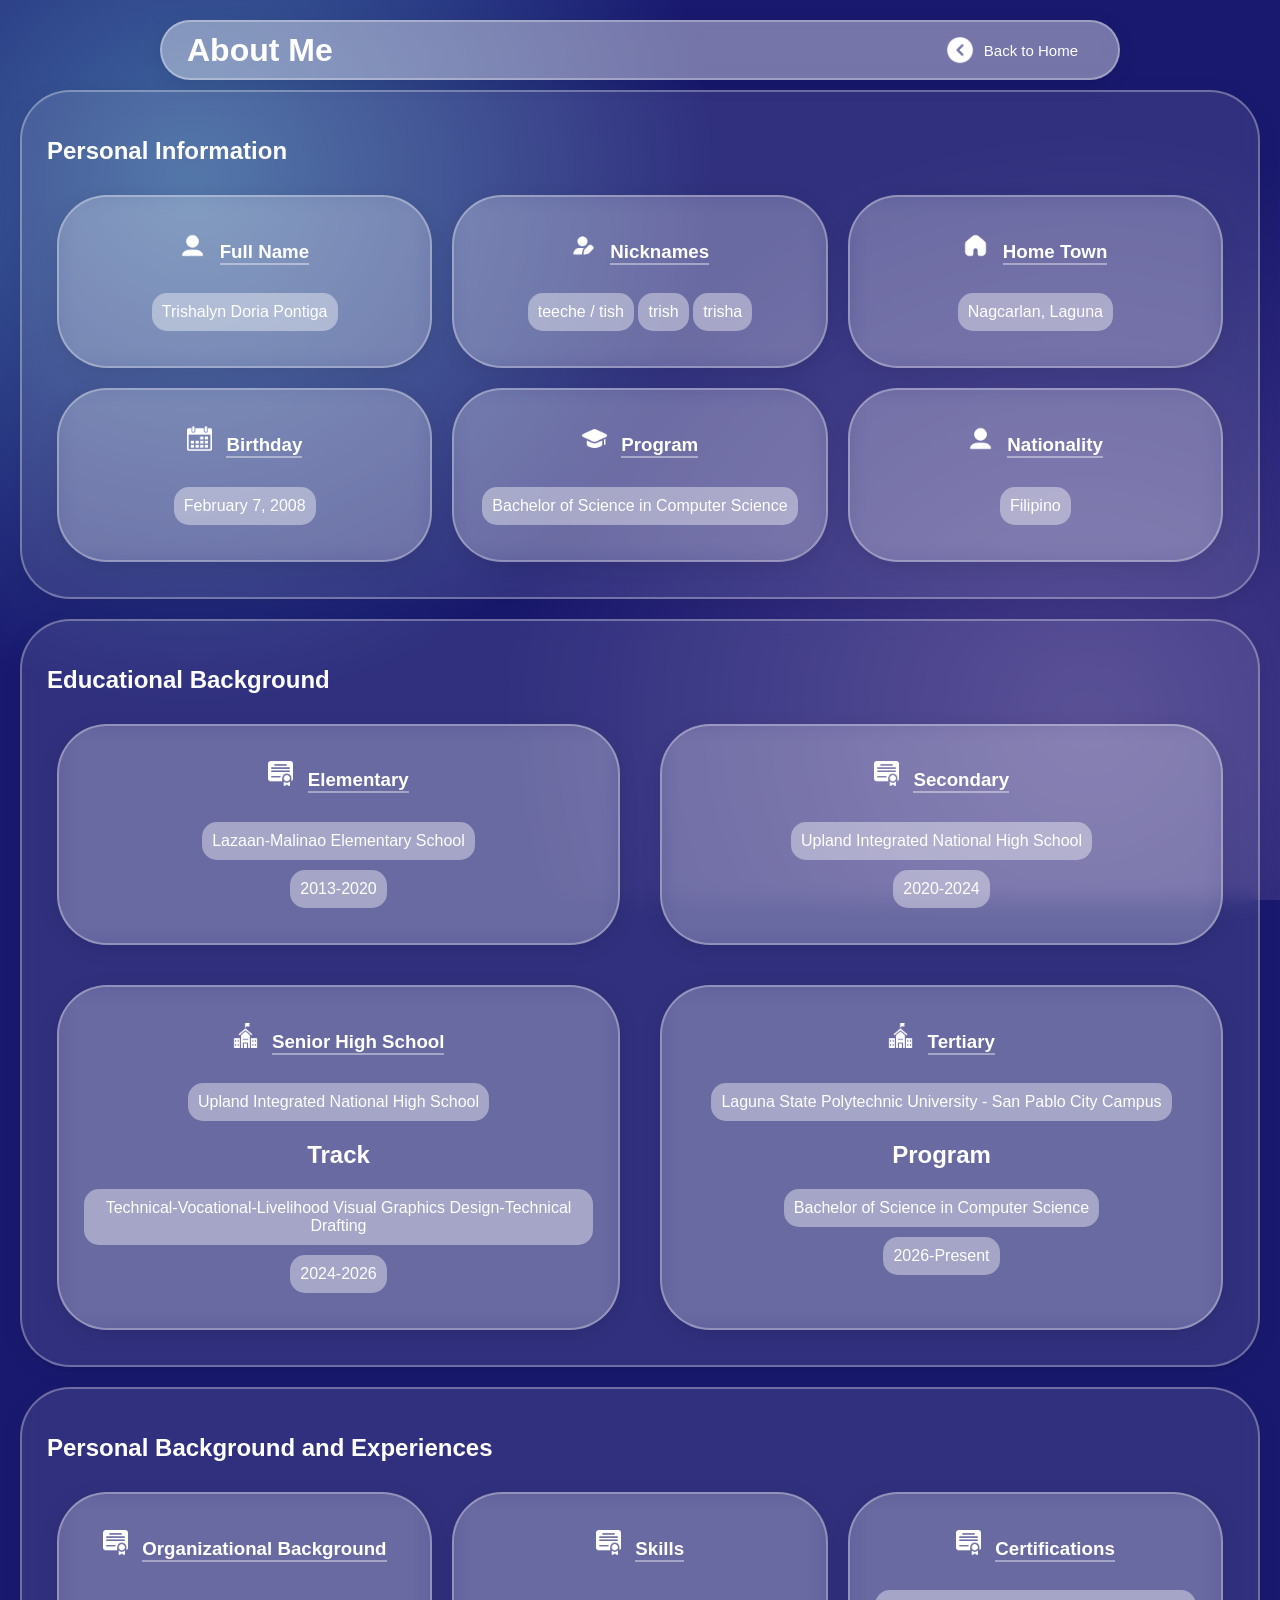
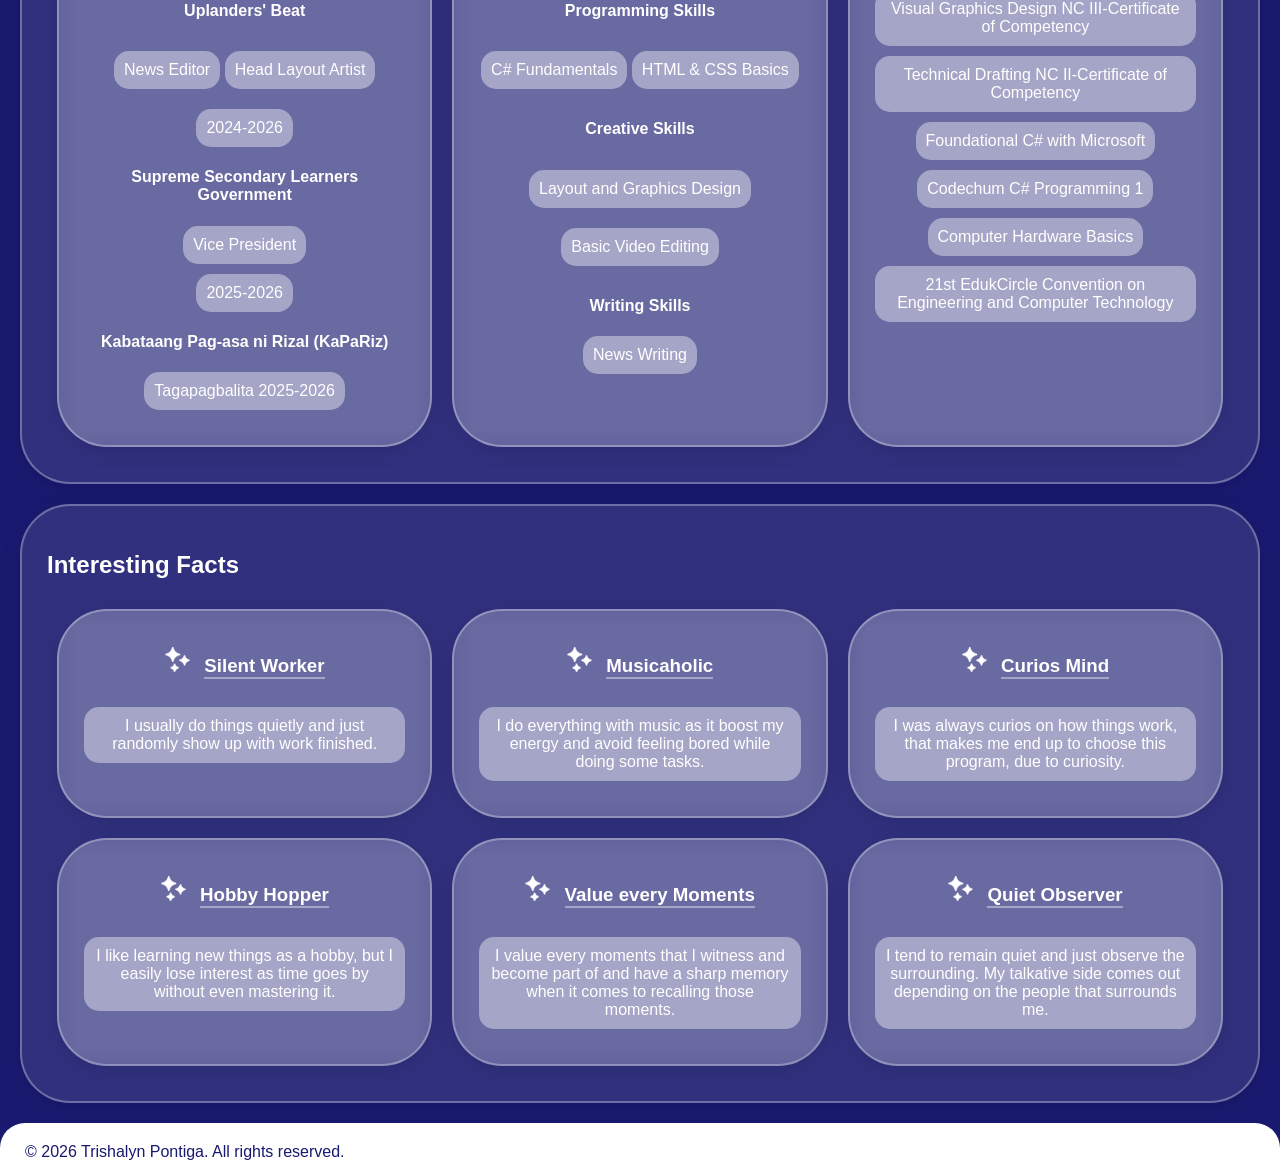
==== aboutme.html @ 2b89b0be "Initial Commit" ====
<!DOCTYPE html>
<head>
    <title>About Me</title>
    <link rel="stylesheet" href="css/style.css">
    <meta name="viewport" content="width=device-width, initial-scale=1">
</head>

<html>
    <body>
        <header class="explore">  

            <h1>About Me</h1>

            <a href="index.html" alt="Home Page" target="_parent">
                <img src="images/back.png" alt="Back Button"/>
                <p>Back to Home</p>
            </a>

        </header>

        


        <contents class="aboutme">

            <div class="personal">

                <h2>Personal Information</h2>

                <div class="infos">
                    <div class="cards">
                        <img src="images/about me/user.png" alt="name"/>
                        <h3>Full Name</h3>
                        <p>Trishalyn Doria Pontiga</p>

                    </div>

                    <div class="cards">
                        <img src="images/about me/edit.png" alt="nickname"/>
                        <h3>Nicknames</h3>

                        <div class="set">
                            <p>teeche / tish</p>
                            <p>trish</p>
                            <p>trisha</p>
                        </div>

                    </div>

                    <div class="cards">
                        <img src="images/about me/home.png" alt="town"/>
                        <h3>Home Town</h3>
                        <p>Nagcarlan, Laguna</p>

                    </div>

                    <div class="cards">

                        <img src="images/about me/calendar.png" alt="birth"/>
                        <h3>Birthday</h3>
                        <p>February 7, 2008</p>

                    </div>

                    <div class="cards">
                        <img src="images/about me/graduation.png" alt="name"/>
                        <h3>Program</h3>
                        <p>Bachelor of Science in Computer Science</p>

                    </div>

                    <div class="cards">
                        <img src="images/about me/user.png" alt="name"/>
                        <h3>Nationality</h3>
                        <p>Filipino</p>

                    </div>

                </div>

            </div>

            <div class="education">

                <h2>Educational Background</h2>

                <div class="infos">
                    <div class="cards">
                        <img src="images/about me/diploma.png" alt="name"/>
                        <h3>Elementary</h3>
                        <p>Lazaan-Malinao Elementary School</p>
                        <p>2013-2020</p>

                    </div>

                    <div class="cards">
                        <img src="images/about me/diploma.png" alt="name"/>
                        <h3>Secondary</h3>
                        <p>Upland Integrated National High School</p>
                        <p>2020-2024</p>
                        

                    </div>

                    <div class="cards">
                        <img src="images/about me/school.png" alt="town"/>
                        <h3>Senior High School</h3>
                        <p>Upland Integrated National High School</p>

                        <h2>Track</h2>
                        <p>Technical-Vocational-Livelihood Visual Graphics Design-Technical Drafting</p>
                        <p>2024-2026</p>

                    </div>

                    <div class="cards">
                        <img src="images/about me/school.png" alt="town"/>
                        <h3>Tertiary</h3>
                        <p>Laguna State Polytechnic University - San Pablo City Campus</p>

                        <h2>Program</h2>
                        <p>Bachelor of Science in Computer Science</p>
                        <p>2026-Present</p>

                    </div>

                </div>

            </div>

            <div class="experiences">

                <h2>Personal Background and Experiences</h2>

                <div class="infos">
                    <div class="cards">
                        <img src="images/about me/diploma.png" alt="icon"/>
                        <h3>Organizational Background</h3>

                        <h4>Uplanders' Beat</h4>

                        <div class="set">
                            <p>News Editor</p>
                            <p>Head Layout Artist</p>
                        </div>
                        <p>2024-2026</p>

                        <h4>Supreme Secondary Learners Government</h4>
                        <p>Vice President</p>
                        <p>2025-2026</p>
                        
                        <h4>Kabataang Pag-asa ni Rizal (KaPaRiz)</h4>
                        <p>Tagapagbalita 
                            2025-2026
                        </p>
                        

                    </div>

                    <div class="cards">
                        <img src="images/about me/diploma.png" alt="name"/>
                        <h3>Skills</h3>

                        <h4>Programming Skills</h4>
                        <div class="set">
                            <p>C# Fundamentals</p>
                            <p>HTML & CSS Basics</p>
                        </div>

                        <h4>Creative Skills</h4>
                        <div class="set">
                            <p>Layout and Graphics Design</p>
                            <p>Basic Video Editing</p>
                        </div>

                        <h4>Writing Skills</h4>
                        <p>News Writing</p>
                    </div>

                    <div class="cards">
                        <img src="images/about me/diploma.png" alt="name"/>
                        <h3>Certifications</h3>

                        <p>Visual Graphics Design NC III-Certificate of Competency</p>
                        <p>Technical Drafting NC II-Certificate of Competency</p>
                        <p>Foundational C# with Microsoft</p>
                        <p>Codechum C# Programming 1</p>
                        <p>Computer Hardware Basics</p>
                        <p>21st EdukCircle Convention on Engineering and Computer Technology</p>

                        

                    </div>

                </div>

            </div>

                <div class="facts">

                <h2>Interesting Facts</h2>

                <div class="infos">
                    <div class="cards">
                        <img src="images/about me/shines.png" alt="name"/>
                        <h3>Silent Worker</h3>
                        <p>I usually do things quietly and just randomly show up with work finished.</p>

                    </div>

                    <div class="cards">
                        <img src="images/about me/shines.png" alt="name"/>
                        <h3>Musicaholic</h3>
                        <p>I do everything with music as it boost my energy and avoid feeling bored while doing some tasks.</p>
                    </div>

                    <div class="cards">
                        <img src="images/about me/shines.png" alt="town"/>
                        <h3>Curios Mind</h3>
                        <p>I was always curios on how things work, that makes me end up to choose this program, due to curiosity.</p>

                    </div>

                    <div class="cards">
                        <img src="images/about me/shines.png" alt="town"/>
                        <h3>Hobby Hopper</h3>
                        <p>I like learning new things as a hobby, but I easily lose interest as time goes by without even mastering it.</p>

                    </div>

                    <div class="cards">
                        <img src="images/about me/shines.png" alt="town"/>
                        <h3>Value every Moments</h3>
                        <p>I value every moments that I witness and become part of and have a sharp memory when it comes to recalling those moments. </p>

                    </div>

                    <div class="cards">
                        <img src="images/about me/shines.png" alt="town"/>
                        <h3>Quiet Observer</h3>
                        <p>I tend to remain quiet and just observe the surrounding. My talkative side comes out depending on the people that surrounds me.</p>

                    </div>

                </div>

            </div>

            
            
        </contents>

        <footer>
            <p>© 2026 Trishalyn Pontiga. All rights reserved.</p>
        </footer>
    </body>
</html>
---- css/style.css ----
* {
    box-sizing: border-box;
}

a {
     text-decoration: none;
}
        
li{
    list-style: none;
    display: inline;
}

img {
    height: auto;
}

html {
    width: 100%;
    min-height: 100%;
    margin: 0;
    background:
        radial-gradient(circle at 15% 20%, #4169A1 0%, transparent 40%),
        radial-gradient(circle at 85% 80%, #483D8B 0%, transparent 45%),
        #191970;
    background-attachment: fixed;
    scroll-behavior: smooth;
}

body {

     background:
        radial-gradient(
            ellipse at 15% 20%,
            rgba(70, 130, 180, 0.45),
            transparent 45%
        ),

        radial-gradient(
            ellipse at 85% 30%,
            rgba(75, 65, 160, 0.35),
            transparent 40%
        ),

        radial-gradient(
            ellipse at 50% 85%,
            rgba(30, 100, 160, 0.8),
            transparent 50%
        ),

        #080D2B;

    background-attachment: fixed;
    min-height: 100vh;

    margin: 0;
    padding: 0;
    min-height: 100vh;
    display: flex;
    flex-direction: column;
    align-items: center;
    color: white;
    background: transparent;
    font-family: 'Segoe UI', Tahoma, Geneva, Verdana, sans-serif;
}

main {
    width: 100%;
    flex: 1;
}

.home,
.explore {
    display: flex;
    position: fixed;

    top: 20px;
    left: 50%;
    transform: translateX(-50%);

    justify-content: space-between;
    align-items: center;

    max-width: 1000px;
    width: 75%;
    min-height: 60px;
    padding: 0 25px;

    z-index: 1000;

    background: rgba(255, 255, 255, 0.4);

    backdrop-filter: blur(10px);
    -webkit-backdrop-filter: blur(10px);

    border: 2px solid rgba(255, 255, 255, 0.3);
    border-radius: 50px;

    box-shadow: 0 4px 20px rgba(0, 0, 0, 0.1);
}

.home h1,
.explore h1 {
    margin: 0;
    white-space: nowrap;
}

.home .nav ul {
    display: flex;
    align-items: center;
    gap: 15px;

    list-style: none;
    margin: 0;
    padding: 0;
}

.home .nav a {
    display: inline-block;

    color: white;
    text-decoration: none;

    padding: 10px 16px;

    border: 1px solid white;
    border-radius: 50px;

    transition: 0.3s ease-in-out;
}

.home .nav a:hover {
    background-color: white;
    color: midnightblue;
    transform: scale(1.05);
}

.home .nav a.active {
    background-color: white;
    color: midnightblue;
}

.explore a {
    display: flex;
    align-items: center;
    gap: 10px;

    color: white;
    text-decoration: none;

    padding: 8px 15px;
    border-radius: 50px;

    transition: 0.3s ease-in-out;
}

.explore a:hover {
    background: white;
    color: midnightblue;

    transform: scale(1.1);

     img {
            filter: brightness(0) saturate(100%)
            invert(46%) sepia(16%)
            saturate(1200%) hue-rotate(166deg)
            brightness(92%) contrast(90%);
    }
}

.explore a img {
    width: 28px;
    height: 28px;

    object-fit: contain;
    filter: brightness(0) invert(1);

    margin: 0;
    flex-shrink: 0;
}

.explore a p {
    font-size: 15px;
    margin: 0;
    white-space: nowrap;
}

#overview {
    margin: 120px auto 60px;

    max-width: 1800px;
    width: 90%;
    padding: 50px;

    background: rgba(255, 255, 255, 0.08);

    backdrop-filter: blur(10px);
    -webkit-backdrop-filter: blur(10px);

    border: 1px solid rgba(255, 255, 255, 0.3);
    border-radius: 50px;

    box-shadow: 0 4px 20px rgba(0, 0, 0, 0.1);
}

.intro {
    display: grid;
    grid-template-columns: minmax(0, 1fr) 300px;

    align-items: center;
    gap: 40px;
    width: 100%;
}

.intro-text {
    display: flex;
    flex-direction: column;
}

.intro-text h1 {
    font-size: clamp(45px, 7vw, 100px);
    margin: 0;
}

.intro-text h3 {
    margin: 0;
}

.intro-text h2 {
    margin: 0;
}

.intro-text p {
    line-height: 1.6;
}

.intro img {
    width: 300px;
    height: 350px;

    object-fit: cover;
    border-radius: 25px;
}


.motto {
    background: rgba(255, 255, 255, 0.08);

    backdrop-filter: blur(10px);
    -webkit-backdrop-filter: blur(10px);

    border: 1px solid rgba(255, 255, 255, 0.3);
    border-radius: 30px;

    box-shadow: 0 4px 20px rgba(0, 0, 0, 0.1);

    width: 100%;
    box-sizing: border-box;

    margin-top: 25px;
    padding: 15px;

    text-align: center;
}

.motto h4 {
    margin: 10px 0;
}

.motto p {
    margin: 10px 0;
}


#explore {
    margin: 60px auto;
    max-width: 1800px;
    width: 90%;
}

#explore h1 {
    padding-bottom: 15px;
    margin-bottom: 30px;

    border-bottom: 2px solid rgba(255, 255, 255, 0.4);
}

#infos {
    display: grid;
    grid-template-columns: repeat(3, 1fr);
    gap: 20px;
}

#infos a {
    display: flex;
    flex-direction: column;

    justify-content: center;
    align-items: center;

    text-align: center;
    text-decoration: none;

    min-height: 150px;

    color: white;

    background: rgba(255, 255, 255, 0.08);

    backdrop-filter: blur(10px);
    -webkit-backdrop-filter: blur(10px);

    border: 1px solid rgba(255, 255, 255, 0.3);
    border-radius: 50px;

    box-shadow: 0 4px 20px rgba(0, 0, 0, 0.1);

    transition: 0.5s ease-in-out;
}

#infos a:hover {
    background: white;
    color: steelblue;
    transform: scale(1.05);
}

#infos img {
    max-width: 50px;
    width: 100%;
    margin: 15px;

    filter: brightness(0) invert(1);
}

#infos a:hover img {
    filter: brightness(0) saturate(100%)
        invert(46%) sepia(16%)
        saturate(1200%) hue-rotate(166deg)
        brightness(92%) contrast(90%);
}

#infos h2 {
    margin: 5px;
}

footer {
    width: 100%;
    margin-top: auto;
    padding: 20px;

    text-align: center;
    color: white;

    background: rgba(255, 255, 255, 0.08);

    border-radius: 30px 30px 0 0;
}

footer p {
    margin: 0;
}


@media (max-width: 768px) {

    .home,
    .explore {
        width: 92%;
        padding: 0 15px;
        min-height: 55px;
    }

    .home h1,
    .explore h1 {
        font-size: 18px;
    }

    .home .nav ul {
        gap: 5px;
    }

    .home .nav a {
        padding: 8px;
        font-size: 12px;
    }

    .explore a {
        padding: 5px;
        gap: 5px;
    }

    .explore a img {
        width: 22px;
        height: 22px;
    }

    .explore a p {
        font-size: 12px;
    }


    #overview {
        width: 95%;
        padding: 25px;
    }

    .intro {
        grid-template-columns: 1fr;
        text-align: center;
    }

    .intro img {
        width: 100%;
        max-width: 280px;
        height: 300px;
        margin: auto;
    }

    .intro-text h1 {
        font-size: 45px;
    }


    #explore {
        width: 90%;
    }

    #infos {
        grid-template-columns: repeat(2, 1fr);
        gap: 12px;
    }

    #infos a {
        min-height: 130px;
        border-radius: 30px;
    }

    #infos img {
        max-width: 40px;
    }
}

@media (max-width: 400px) {

    .home h1,
    .explore h1 {
        font-size: 15px;
    }

    .home .nav a {
        font-size: 10px;
        padding: 7px;
    }

    .explore a p {
        font-size: 10px;
    }

    #infos {
        grid-template-columns: 1fr;
    }
}


.contact-layout {
    display: grid;
    grid-template-columns: 1.2fr 0.8fr;
    align-items: stretch;
    gap: 25px;

    width: 90%;
    max-width: 1200px;
    margin: 110px auto 32px;
    box-sizing: border-box;
}

.contact {
    width: 100%;
    min-width: 0;
    min-height: 550px;
    margin: 0;
    padding: 25px;
    box-sizing: border-box;

    display: flex;
    flex-direction: column;
    justify-content: center;
    align-items: center;
    gap: 20px;

    text-align: center;
    color: white;

    background: rgba(255, 255, 255, 0.08);
    backdrop-filter: blur(10px);
    -webkit-backdrop-filter: blur(10px);

    border: 1px solid rgba(255, 255, 255, 0.3);
    border-radius: 35px;

    box-shadow: 0 4px 20px rgba(0, 0, 0, 0.1);

    h1 {
        text-align: center;
        border-bottom: 2px solid rgba(255, 255, 255, 0.3);
        padding: 0 20px 10px;
        margin: 0;
    }

    .links {
        display: grid;
        grid-template-columns: repeat(2, minmax(0, 1fr));
        gap: 20px;
        width: 100%;
    }

    a {
        display: flex;
        flex-direction: column;
        justify-content: center;
        align-items: center;

        text-align: center;
        width: 100%;
        min-height: 200px;
        box-sizing: border-box;
        color: white;
        text-decoration: none;

        background: rgba(255, 255, 255, 0.08);
        backdrop-filter: blur(10px);
        -webkit-backdrop-filter: blur(10px);

        border: 1px solid rgba(255, 255, 255, 0.3);
        border-radius: 30px;

        box-shadow: 0 4px 20px rgba(0, 0, 0, 0.1);
        transition: 0.3s ease-in-out;
    }
    a {
        img {
            filter: brightness(0) invert(1);
        }
    }
    a:hover {
        background: white;
        color: steelblue;
        transform: scale(1.03);

         img {
            filter: brightness(0) saturate(100%)
            invert(46%) sepia(16%)
            saturate(1200%) hue-rotate(166deg)
            brightness(92%) contrast(90%);
        }

        h2 {
            border-bottom: 2px solid midnightblue;
        }
    }

    > .links > a > img {
        margin: 10px;
        max-width: 35px;
        width: 100%;
        height: 35px;
        object-fit: contain;
    }

    h2 {
        margin: 0 0 15px;
        border-bottom: 2px solid rgba(255, 255, 255, 0.4);
    }

    .infoadd {
        display: flex;
        flex-direction: column;
        gap: 8px;

        .name,
        .user {
            display: flex;
            flex-direction: row;
            align-items: center;
            justify-content: center;
            gap: 8px;
        }

        img {
            width: 20px;
            height: 20px;
            margin: 0;
            flex-shrink: 0;
            filter: brightness(0) invert(1);
        }

        p {
            font-size: 12px;
            margin: 0;
            white-space: nowrap;
        }
    }
}

.contactform {
    width: 100%;
    min-width: 0;
    min-height: 550px;
    margin: 0;
    padding: 30px;
    box-sizing: border-box;

    display: flex;
    flex-direction: column;
    align-items: center;
    gap: 20px;

    background: rgba(255, 255, 255, 0.1);
    backdrop-filter: blur(10px);
    -webkit-backdrop-filter: blur(10px);

    border: 2px solid rgba(255, 255, 255, 0.3);
    border-radius: 35px;

    box-shadow: 0 4px 20px rgba(0, 0, 0, 0.1);

    h3 {
        color: white;
        text-align: center;
        margin: 0;
    }

    .sections {
        display: flex;
        flex-direction: column;
        width: 100%;
        gap: 15px;

        .contents,
        .message {
            display: flex;
            flex-direction: column;
            gap: 8px;

            h4 {
                color: white;
                margin: 0;
            }

            p {
                display: flex;
                align-items: center;

                background: rgba(49, 49, 99, 0.668);
                border: 2px solid rgba(255, 255, 255, 0.3);
                border-radius: 15px;

                box-shadow: 0 4px 20px rgba(0, 0, 0, 0.1);

                color: rgba(255, 255, 255, 0.7);
                padding: 10px 15px;
                margin: 0;

                width: 100%;
                min-height: 45px;
                box-sizing: border-box;
            }

            
        }

        .message p {
            min-height: 130px;
            align-items: flex-start;
        }
    }

    .button {
        background: white;
        color: midnightblue;
        width: 120px;
        min-height: 45px;
        border-radius: 25px;

        display: flex;
        justify-content: center;
        align-items: center;

        h4 {
            margin: 0;
        }
    }
}

/* RESPONSIVE */

@media (max-width: 850px) {
    .contact-layout {
        grid-template-columns: 1fr;
        width: 95%;
    }
}

@media (max-width: 500px) {
    .contact .links {
        grid-template-columns: 1fr;
    }
}


.aboutme {

    max-width: 1800px;
    width: 100%;
    margin: 70px auto 0 auto;

    

    img {
        width: 25px;
        height: 25px;
        object-fit: contain;
        flex-shrink: 0;
        filter: brightness(0) invert(1);
        margin-right: 10px;
    }

    

    .personal, 
    .education,
    .facts,
    .experiences {

        background: rgba(255, 255, 255, 0.1);

        backdrop-filter: blur(10px);
        -webkit-backdrop-filter: blur(10px);

        border: 2px solid rgba(255, 255, 255, 0.3);
        border-radius: 50px;

        box-shadow: 0 4px 20px rgba(0, 0, 0, 0.1);

        margin: 20px;
        padding: 25px;

        .infos{

            display: grid;
            grid-template-columns: repeat(3, 1fr);
            
            .cards{

                background: rgba(255, 255, 255, 0.2);

                backdrop-filter: blur(10px);
                -webkit-backdrop-filter: blur(10px);

                border: 2px solid rgba(255, 255, 255, 0.3);
                border-radius: 50px;

                box-shadow: 0 4px 20px rgba(0, 0, 0, 0.1);

                margin: 10px;
                padding: 25px;

                text-align: center;
                display: inline;
                justify-content: center;
                

                h3 {
                    border-bottom: 2px solid rgba(255, 255, 255, 0.4);
                    
                }

                p {
                    margin: 5px;
                    background: rgba(255, 255, 255, 0.4);
                    border-radius: 15px;
                    padding: 10px;
                    width: fit-content;
                    margin: 10px auto;

                }

                .set {
                    p {
                        display : inline-flex;
                        padding: 10px;
                    }
                    
                }
            }
        }
        
        
    }

    h3, img{
        display: inline-flex;
    }

    .education{
        .infos {
            display: grid;
            grid-template-columns: repeat(2, 1fr);
            gap: 20px;
        }
    }
}

.gallery {

    margin: 70px auto 20px auto;

    .moments {

        display: flex;
        flex-direction: column;
        gap: 30px;
        background: rgba(255, 255, 255, 0.1);

        backdrop-filter: blur(10px);
        -webkit-backdrop-filter: blur(10px);

        border: 2px solid rgba(255, 255, 255, 0.3);
        border-radius: 50px;

        margin: 20px;
        padding: 25px;

        text-align: center;

        h3 {
            background: rgba(255, 255, 255, 0.1);

            backdrop-filter: blur(10px);
            -webkit-backdrop-filter: blur(10px);

            border: 2px solid rgba(255, 255, 255, 0.3);
            border-radius: 50px;

            margin: 10px;
            padding: 15px;
            display: block;
        }

        .pictures {

            column-count: 3;
            column-gap: 10px;
            width: 100%;
            column-fill: balance;

            .photo {
                position: relative;
                width: 100%;
                height: auto;
                display: inline-block;
                margin-bottom: 10px;
                break-inside: avoid;
                overflow: hidden;
                border-radius: 15px;
                border: 3px solid white;
                box-sizing: border-box;

                img {
                    width: 100%;
                    height: 100%;
                    display: block;
                    object-fit: cover;
                    transition: transform 0.3s ease;
                }

                .caption {
                    position: absolute;
                    inset: 0;

                    display: flex;
                    justify-content: center;
                    align-items: center;

                    background: rgba(25, 25, 112, 0.65);
                    color: white;

                    padding: 15px;
                    box-sizing: border-box;
                    text-align: center;

                    opacity: 0;
                    transition: opacity 0.3s ease;

                    p {
                        margin: 0;
                    }
                }

                &:hover .caption {
                    opacity: 1;
                }

                &:hover img {
                    transform: scale(1.05);
                }
            }
        }
    }
}



.favorites {
    width: 90%;
    max-width: 1200px;
    margin: 110px auto 40px;

    display: flex;
    flex-direction: column;
    gap: 30px;

    .color,
    .music,
    .taste,
    .places {
        background: rgba(255, 255, 255, 0.1);

        backdrop-filter: blur(10px);
        -webkit-backdrop-filter: blur(10px);

        border: 2px solid rgba(255, 255, 255, 0.3);
        border-radius: 35px;

        padding: 25px;
        box-sizing: border-box;

        > img {
            width: 45px;
            height: 45px;
            object-fit: contain;
            display: block;
            margin: 0 auto 10px;

            filter: brightness(0) invert(1);
        }

        > h2 {
            text-align: center;
            color: white;
            margin: 5px 0 25px;
        }
    }

    .favs {
        display: grid;
        grid-template-columns: repeat(auto-fit, minmax(220px, 1fr));
        gap: 20px;
        width: 100%;
    }


    .items {
        background: rgba(255, 255, 255, 0.25);
        border: 2px solid rgba(255, 255, 255, 0.5);
        border-radius: 25px;

        padding: 20px;
        box-sizing: border-box;

        display: flex;
        flex-direction: column;
        align-items: center;
        gap: 12px;

        > img {
            width: 35px;
            height: 35px;
            object-fit: contain;
            filter: brightness(0) invert(1);
        }

        h3 {
            color: white;
            margin: 5px 0;
            text-align: center;
        }

        h4 {
            color: white;
            margin: 0;
            text-align: center;
        }

        p {
            color: white;
            margin: 0;
            text-align: center;
        }
    }

    .color {
        .favs {
            grid-template-columns: 1fr;
        }

        .items {
            max-width: 550px;
            width: 100%;
            margin: auto;

            > h4 {
                font-size: 20px;
            }
        }

        .shades {
            display: flex;
            justify-content: center;
            flex-wrap: wrap;
            gap: 15px;
            width: 100%;

            h4 {
                width: 120px;
                height: 90px;
                border-radius: 15px;

                display: flex;
                justify-content: center;
                align-items: center;

                box-sizing: border-box;
                border: 2px solid rgba(255, 255, 255, 0.7);
                font-size: 13px;
            }

            h4:nth-child(1) {
                background: #0A1F44;
                color: white;
            }

            h4:nth-child(2) {
                background: #C2FDFF;
                color: midnightblue;
            }

            h4:nth-child(3) {
                background: #00356B;
                color: white;
            }
        }
    }

    .music {
        > h3 {
            text-align: center;
            color: white;
            margin: -15px 0 25px;
        }

        .items {
            min-height: 250px;
        }

        .genres,
        .tracks,
        .artists {
            display: flex;
            align-items: center;
            gap: 12px;

            width: 100%;
            padding: 10px;

            background: rgba(255, 255, 255, 0.4);
            border: 1px solid rgba(255, 255, 255, 0.5);
            border-radius: 15px;

            box-sizing: border-box;

            h4 {
                text-align: left;
            }
        }

        .genres {
            img {
                width: 25px;
                height: 25px;
                object-fit: contain;
                filter: brightness(0) invert(1);
                flex-shrink: 0;
            }
        }

        .tracks {
            img {
                width: 45px;
                height: 45px;
                object-fit: cover;
                border-radius: 10px;
                flex-shrink: 0;
            }

            a {
                text-decoration: none;
                min-width: 0;

                h4 {
                    color: white;
                    margin: 0 0 4px;
                }

                p {
                    color: white;
                    font-size: 13px;
                    text-align: left;
                }

                &:hover h4 {
                    color: midnightblue;
                }
            }
        }

        .artists {
            img {
                width: 45px;
                height: 45px;
                object-fit: cover;
                border-radius: 10px;
                flex-shrink: 0;
            }
        }
    }

    .taste {
        .favs {
            grid-template-columns: repeat(3, minmax(0, 1fr));
            align-items: stretch;
        }

        .category {
            display: flex;
            flex-direction: column;
            align-items: center;
            gap: 12px;

            background: rgba(255, 255, 255, 0.1);
            border: 2px solid rgba(255, 255, 255, 0.4);
            border-radius: 20px;

            padding: 20px;
            box-sizing: border-box;

            > img {
                width: 40px;
                height: 40px;
                object-fit: contain;
                filter: brightness(0) invert(1);
            }

            h3 {
                margin: 0;
                color: white;
                text-align: center;
            }

            .dishes,
            .drinks,
            .snack {
                width: 100%;

                display: flex;
                flex-direction: column;


                h4 {
                    width: 100%;
                    padding: 8px;
                    box-sizing: border-box;

                    background: rgba(255, 255, 255, 0.4);
                    border-radius: 10px;
                    font-size: 14px;
                }
            }
        }
    }

    .places {
        .items {
            min-height: 180px;
            justify-content: center;

            img {
                width: 65px;
                height: 65px;
            }
        }
    }
}

@media (max-width: 768px) {
    .favorites {
        width: 95%;

        .taste .favs {
            grid-template-columns: 1fr;
        }

        .color,
        .music,
        .taste,
        .places {
            padding: 18px;
        }
    }
}


.dreams-page {
    width: 90%;
    max-width: 1200px;
    margin: 110px auto 40px;

    display: flex;
    flex-direction: column;
    gap: 30px;


    .dream-section,
    .bucket-section {
        background: rgba(255, 255, 255, 0.1);

        backdrop-filter: blur(10px);
        -webkit-backdrop-filter: blur(10px);

        border: 2px solid rgba(255, 255, 255, 0.3);
        border-radius: 35px;

        padding: 25px;
        box-sizing: border-box;

        > img {
            width: 45px;
            height: 45px;
            object-fit: contain;
            display: block;
            margin: 0 auto 10px;

            filter: brightness(0) invert(1);
        }

        > h2 {
            text-align: center;
            color: white;
            margin: 5px 0 10px;
        }
    }

    .section-intro {
        color: white;
        text-align: center;
        margin: 0 0 25px;
    }

    
    .dream-cards,
    .bucket-cards {
        display: grid;
        grid-template-columns: repeat(3, minmax(0, 1fr));
        gap: 20px;
        margin-bottom: 20px;
    }

    
    .dream-card,
    .bucket-card {
        background: rgba(255, 255, 255, 0.35);

        border: 2px solid rgba(255, 255, 255, 0.5);
        border-radius: 25px;

        padding: 25px 20px;
        box-sizing: border-box;

        display: flex;
        flex-direction: column;
        align-items: center;
        justify-content: center;
        gap: 12px;

        text-align: center;

        img {
            width: 50px;
            height: 50px;
            object-fit: contain;

            filter: brightness(0) invert(1);
        }

        h3 {
            color: white;
            margin: 0;
        }

        p {
            color: midnightblue;
            margin: 0;
            font-size: 14px;
            line-height: 1.6;
        }
    }
}

.hobbies-page
{
    width: 90%;
    max-width: 1200px;
    margin: 110px auto 40px;

    display: flex;
    flex-direction: column;
    gap: 30px;

    .hobby-section
    {
        background: rgba(255, 255, 255, 0.1);

        backdrop-filter: blur(10px);
        -webkit-backdrop-filter: blur(10px);

        border: 2px solid rgba(255, 255, 255, 0.3);
        border-radius: 35px;

        padding: 25px;
        box-sizing: border-box;

        > img {
            width: 45px;
            height: 45px;
            object-fit: contain;
            display: block;
            margin: 0 auto 10px;

            filter: brightness(0) invert(1);
        }

        > h2 {
            text-align: center;
            color: white;
            margin: 5px 0 10px;
        }
    }

    .section-intro {
        color: white;
        text-align: center;
        margin: 0 0 25px;
    }

    .hobby-cards
    {
        display: grid;
        grid-template-columns: repeat(2, minmax(0, 1fr));
        gap: 20px;
        margin-bottom: 20px;
    }

    .hobby-card
    {
        background: rgba(255, 255, 255, 0.35);

        border: 2px solid rgba(255, 255, 255, 0.5);
        border-radius: 25px;

        padding: 25px 20px;
        box-sizing: border-box;

        display: flex;
        flex-direction: column;
        align-items: center;
        justify-content: center;
        gap: 12px;

        text-align: center;

        img {
            width: 50px;
            height: 50px;
            object-fit: contain;

            filter: brightness(0) invert(1);
        }

        h3 {
            color: white;
            margin: 0;
        }

        p {
            color: midnightblue;
            margin: 0;
            font-size: 14px;
            line-height: 1.6;
        }
    }
}


@media (max-width: 768px) {

    .hobbies-page,
    .dreams-page {
        width: 95%;

        .hobby-section,
        .dream-section,
        .bucket-section {
            padding: 18px;
        }

        .hobby-cards,
        .dream-cards,
        .bucket-cards {
            grid-template-columns: repeat(2, minmax(0, 1fr));
        }
    }
}

@media (max-width: 480px) {

    .hobbies-page,
    .dreams-page {

        .hobby-cards,
        .dream-cards,
        .bucket-cards {
            grid-template-columns: 1fr;
        }
    }
}

footer {
    display: flex;
    background: white;
    color: midnightblue;
    border-radius: 25px 25px 0 0;
    max-width: 1800px;
    width: 100%;
    height: 50px;
    padding: 20px 25px;
}
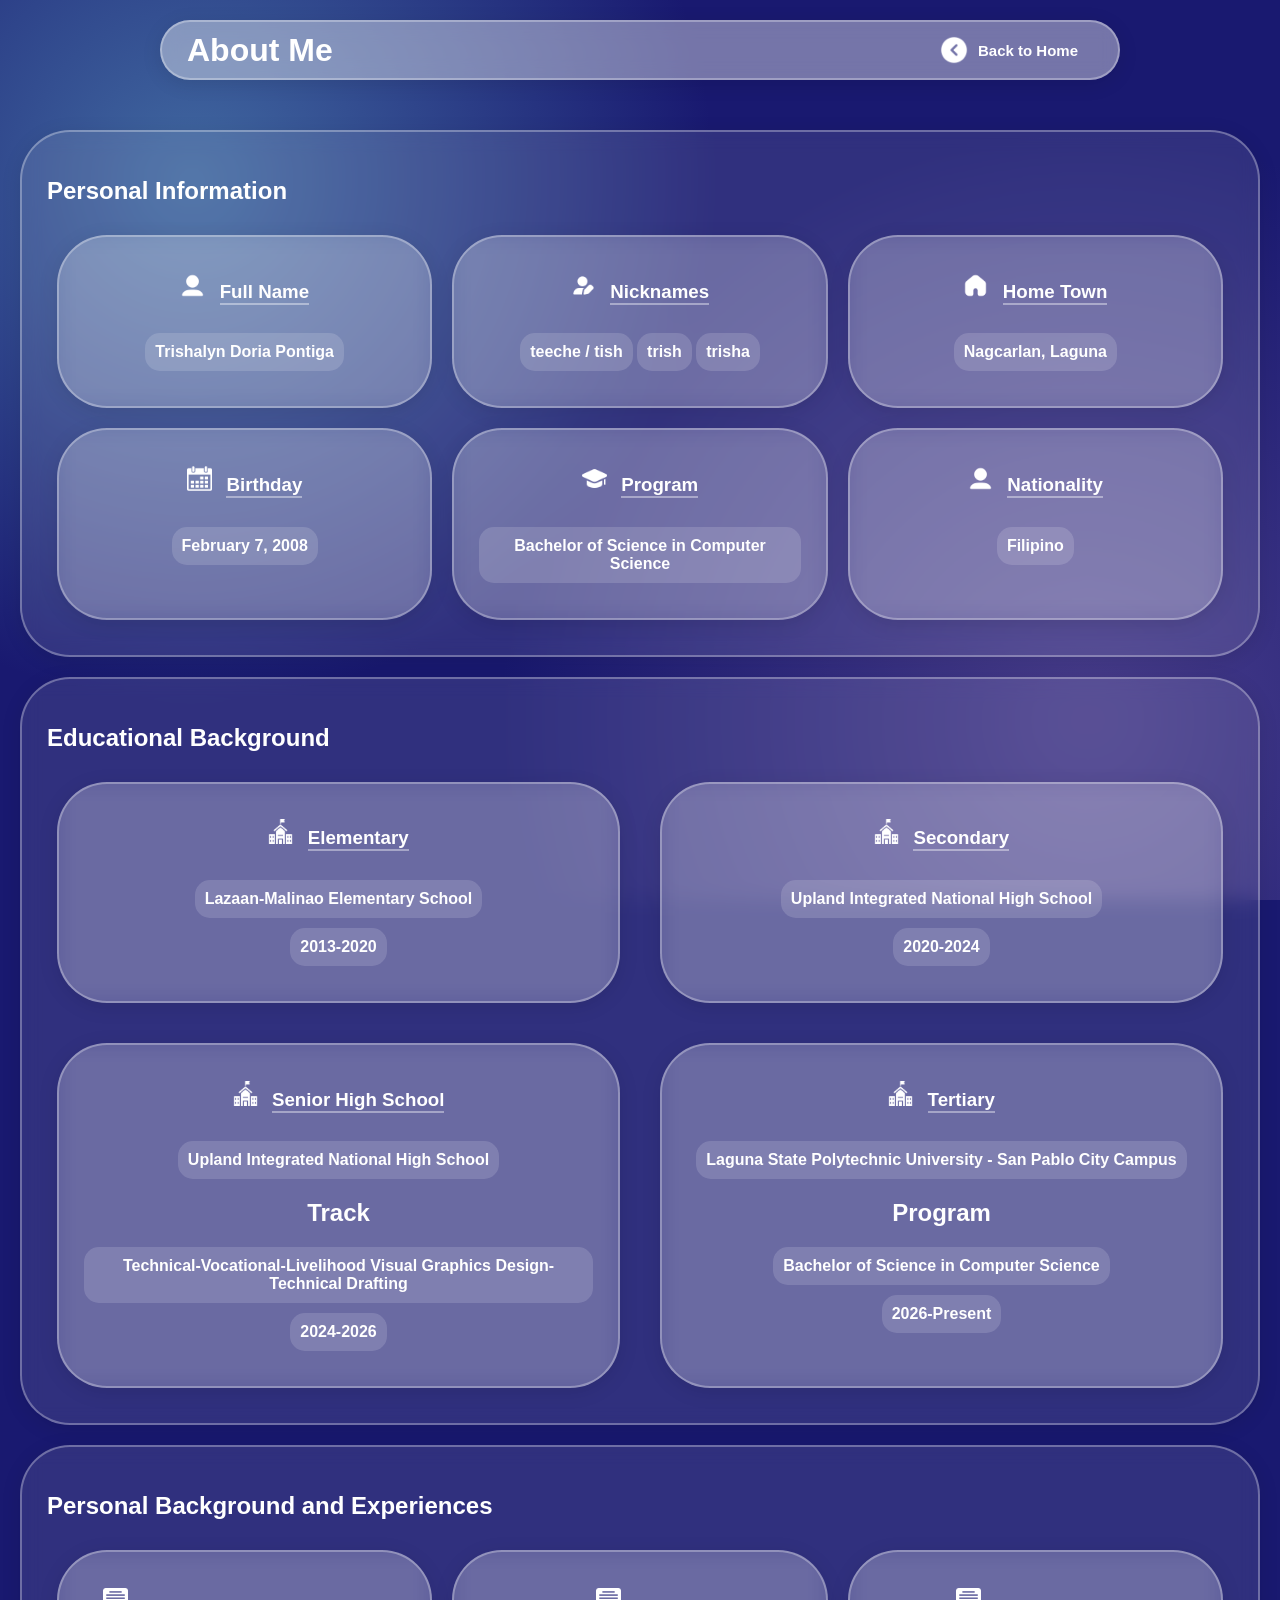
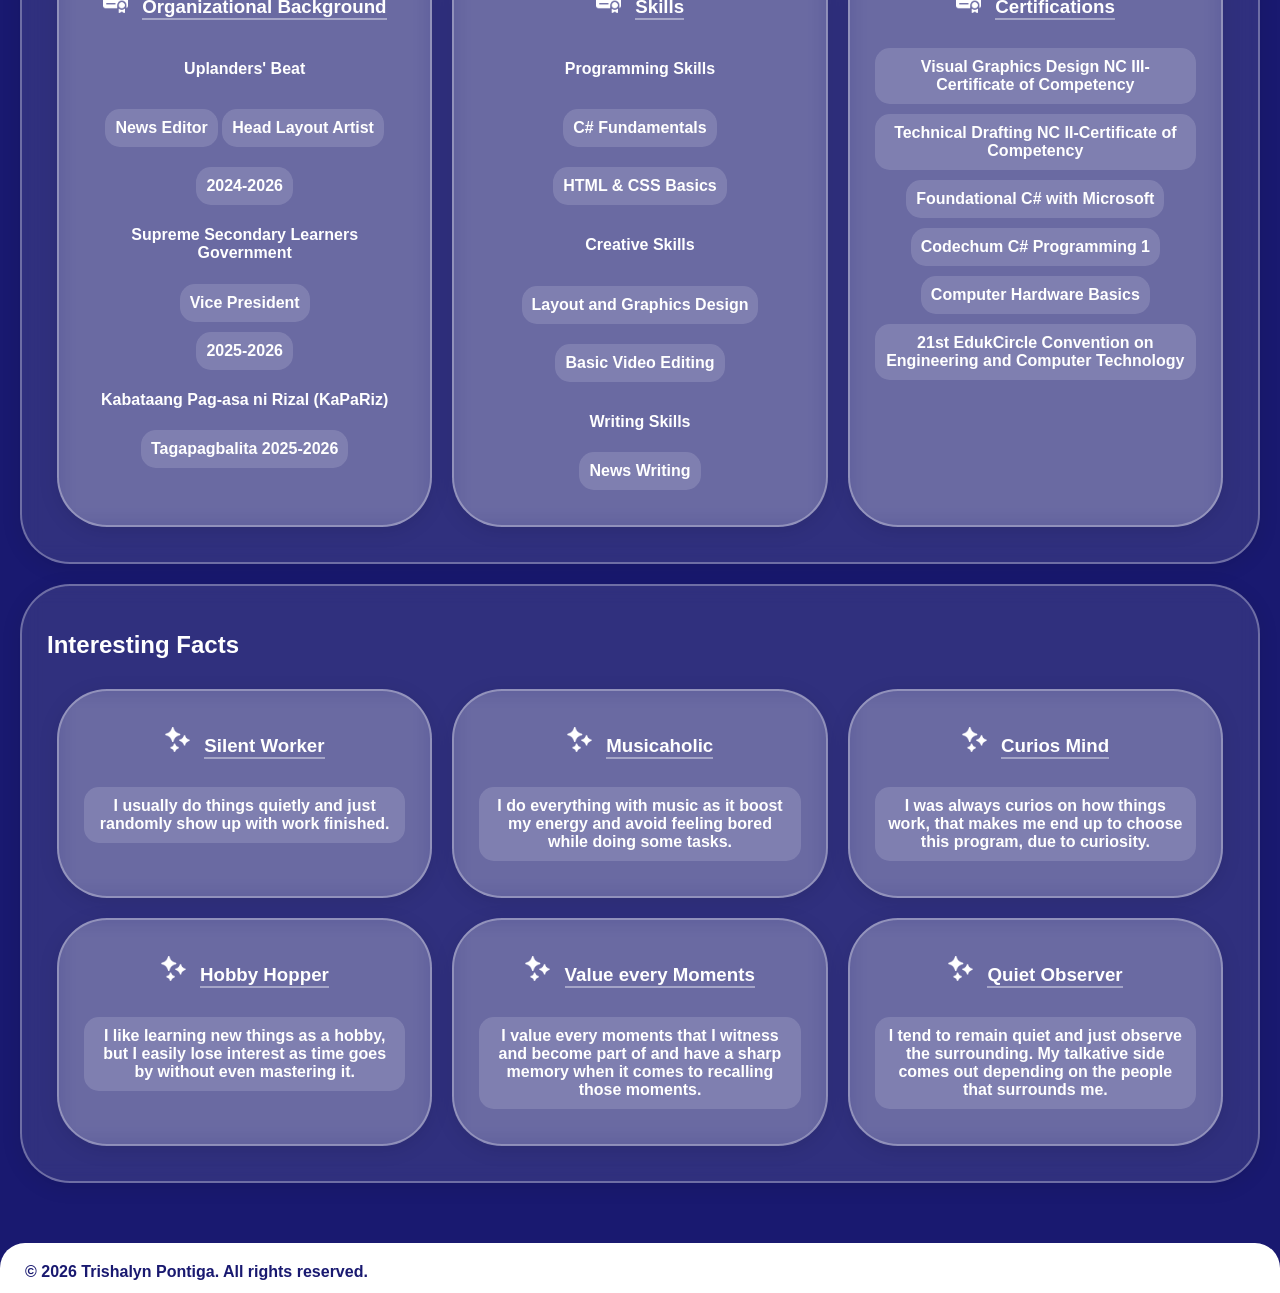
==== commit 0476c4be: "Update" ====
--- a/aboutme.html
+++ b/aboutme.html
@@ -86,7 +86,7 @@
 
                 <div class="infos">
                     <div class="cards">
-                        <img src="images/about me/diploma.png" alt="name"/>
+                        <img src="images/about me/school.png" alt="name"/>
                         <h3>Elementary</h3>
                         <p>Lazaan-Malinao Elementary School</p>
                         <p>2013-2020</p>
@@ -94,7 +94,7 @@
                     </div>
 
                     <div class="cards">
-                        <img src="images/about me/diploma.png" alt="name"/>
+                        <img src="images/about me/school.png" alt="name"/>
                         <h3>Secondary</h3>
                         <p>Upland Integrated National High School</p>
                         <p>2020-2024</p>
--- a/css/style.css
+++ b/css/style.css
@@ -25,6 +25,7 @@
         #191970;
     background-attachment: fixed;
     scroll-behavior: smooth;
+    overscroll-behavior: none;
 }
 
 body {
@@ -62,6 +63,10 @@
     color: white;
     background: transparent;
     font-family: 'Segoe UI', Tahoma, Geneva, Verdana, sans-serif;
+
+    p {
+        font-weight: 600;
+    }
 }
 
 main {
@@ -359,108 +364,6 @@
 footer p {
     margin: 0;
 }
-
-
-@media (max-width: 768px) {
-
-    .home,
-    .explore {
-        width: 92%;
-        padding: 0 15px;
-        min-height: 55px;
-    }
-
-    .home h1,
-    .explore h1 {
-        font-size: 18px;
-    }
-
-    .home .nav ul {
-        gap: 5px;
-    }
-
-    .home .nav a {
-        padding: 8px;
-        font-size: 12px;
-    }
-
-    .explore a {
-        padding: 5px;
-        gap: 5px;
-    }
-
-    .explore a img {
-        width: 22px;
-        height: 22px;
-    }
-
-    .explore a p {
-        font-size: 12px;
-    }
-
-
-    #overview {
-        width: 95%;
-        padding: 25px;
-    }
-
-    .intro {
-        grid-template-columns: 1fr;
-        text-align: center;
-    }
-
-    .intro img {
-        width: 100%;
-        max-width: 280px;
-        height: 300px;
-        margin: auto;
-    }
-
-    .intro-text h1 {
-        font-size: 45px;
-    }
-
-
-    #explore {
-        width: 90%;
-    }
-
-    #infos {
-        grid-template-columns: repeat(2, 1fr);
-        gap: 12px;
-    }
-
-    #infos a {
-        min-height: 130px;
-        border-radius: 30px;
-    }
-
-    #infos img {
-        max-width: 40px;
-    }
-}
-
-@media (max-width: 400px) {
-
-    .home h1,
-    .explore h1 {
-        font-size: 15px;
-    }
-
-    .home .nav a {
-        font-size: 10px;
-        padding: 7px;
-    }
-
-    .explore a p {
-        font-size: 10px;
-    }
-
-    #infos {
-        grid-template-columns: 1fr;
-    }
-}
-
 
 .contact-layout {
     display: grid;
@@ -692,27 +595,12 @@
     }
 }
 
-/* RESPONSIVE */
-
-@media (max-width: 850px) {
-    .contact-layout {
-        grid-template-columns: 1fr;
-        width: 95%;
-    }
-}
-
-@media (max-width: 500px) {
-    .contact .links {
-        grid-template-columns: 1fr;
-    }
-}
-
 
 .aboutme {
 
     max-width: 1800px;
     width: 100%;
-    margin: 70px auto 0 auto;
+    margin: 110px auto 40px;
 
     
 
@@ -777,11 +665,12 @@
 
                 p {
                     margin: 5px;
-                    background: rgba(255, 255, 255, 0.4);
+                    background: rgba(255, 255, 255, 0.15);
                     border-radius: 15px;
                     padding: 10px;
                     width: fit-content;
                     margin: 10px auto;
+                    
 
                 }
 
@@ -813,7 +702,7 @@
 
 .gallery {
 
-    margin: 70px auto 20px auto;
+    margin: 110px auto 40px;
 
     .moments {
 
@@ -1059,9 +948,39 @@
             margin: -15px 0 25px;
         }
 
-        .items {
-            min-height: 250px;
-        }
+        .favs {
+            display: grid;
+            grid-template-columns: repeat(2, minmax(0, 1fr));
+            grid-template-areas:
+                "genres artists"
+                "tracks tracks";
+            align-items: stretch;
+            gap: 20px;
+
+            > .items:nth-child(1) {
+                grid-area: genres;
+            }
+
+            > .items:nth-child(2) {
+                grid-area: artists;
+            }
+
+            > .items:nth-child(3) {
+                grid-area: tracks;
+            }> .items:nth-child(1) {
+                grid-area: genres;
+            }
+
+            > .items:nth-child(2) {
+                grid-area: artists;
+            }
+
+            > .items:nth-child(3) {
+                grid-area: tracks;
+            }
+        }
+
+        
 
         .genres,
         .tracks,
@@ -1095,6 +1014,23 @@
         }
 
         .tracks {
+            width: 100%;
+            height: 100%;
+            background: rgba(255, 255, 255, 0.35);
+            border: 2px solid rgba(255, 255, 255, 0.5);
+            border-radius: 25px;
+            padding: 20px;
+            box-sizing: border-box;
+            overflow: hidden;
+
+            iframe {
+                width: 100%;
+                height: 100%;
+                border: none;
+                border-radius: 15px;
+                display: block;
+            }
+
             img {
                 width: 45px;
                 height: 45px;
@@ -1133,6 +1069,29 @@
                 flex-shrink: 0;
             }
         }
+
+        .tracks {
+            display: block;
+            width: 100%;
+            height: auto;
+            padding: 10px;
+            margin: 0;
+
+            background: rgba(255, 255, 255, 0.35);
+            border: 2px solid rgba(255, 255, 255, 0.5);
+            border-radius: 25px;
+
+            box-sizing: border-box;
+            overflow: hidden;
+
+            iframe {
+                display: block;
+                width: 100%;
+                height: 152px !important;
+                border: none;
+                border-radius: 12px;
+            }
+        }
     }
 
     .taste {
@@ -1202,22 +1161,8 @@
     }
 }
 
-@media (max-width: 768px) {
-    .favorites {
-        width: 95%;
-
-        .taste .favs {
-            grid-template-columns: 1fr;
-        }
-
-        .color,
-        .music,
-        .taste,
-        .places {
-            padding: 18px;
-        }
-    }
-}
+
+
 
 
 .dreams-page {
@@ -1308,10 +1253,11 @@
         }
 
         p {
-            color: midnightblue;
+            color: rgb(149, 250, 255);
             margin: 0;
             font-size: 14px;
             line-height: 1.6;
+            font-weight: 500;
         }
     }
 }
@@ -1402,55 +1348,273 @@
         }
 
         p {
-            color: midnightblue;
+            color: rgb(149, 250, 255);;
             margin: 0;
             font-size: 14px;
             line-height: 1.6;
-        }
-    }
-}
-
-
-@media (max-width: 768px) {
-
-    .hobbies-page,
-    .dreams-page {
-        width: 95%;
-
-        .hobby-section,
-        .dream-section,
-        .bucket-section {
-            padding: 18px;
-        }
-
-        .hobby-cards,
-        .dream-cards,
-        .bucket-cards {
-            grid-template-columns: repeat(2, minmax(0, 1fr));
-        }
-    }
-}
-
-@media (max-width: 480px) {
-
-    .hobbies-page,
-    .dreams-page {
-
-        .hobby-cards,
-        .dream-cards,
-        .bucket-cards {
-            grid-template-columns: 1fr;
-        }
-    }
-}
+            font-weight: 500;
+        }
+    }
+}
+
 
 footer {
     display: flex;
     background: white;
     color: midnightblue;
+    font-weight: bold;
     border-radius: 25px 25px 0 0;
     max-width: 1800px;
     width: 100%;
     height: 50px;
     padding: 20px 25px;
 }
+
+
+@media (max-width: 850px) {
+
+    .contact-layout {
+        grid-template-columns: 1fr;
+        width: 95%;
+    }
+
+}
+
+
+@media (max-width: 768px) {
+
+    .home,
+    .explore {
+        width: 92%;
+        padding: 0 15px;
+        min-height: 55px;
+    }
+
+    .home h1,
+    .explore h1 {
+        font-size: 18px;
+    }
+
+    .home .nav ul {
+        gap: 5px;
+    }
+
+    .home .nav a {
+        padding: 8px;
+        font-size: 12px;
+    }
+
+    .explore a {
+        padding: 5px;
+        gap: 5px;
+    }
+
+    .explore a img {
+        width: 22px;
+        height: 22px;
+    }
+
+    .explore a p {
+        font-size: 12px;
+    }
+
+    #overview {
+        width: 95%;
+        padding: 25px;
+    }
+
+    .intro {
+        grid-template-columns: 1fr;
+        text-align: center;
+    }
+
+    .intro img {
+        width: 100%;
+        max-width: 280px;
+        height: 300px;
+        margin: auto;
+    }
+
+    .intro-text h1 {
+        font-size: 45px;
+    }
+
+    #explore {
+        width: 90%;
+    }
+
+    #infos {
+        grid-template-columns: repeat(2, minmax(0, 1fr));
+        gap: 12px;
+    }
+
+    #infos a {
+        min-height: 130px;
+        border-radius: 30px;
+    }
+
+    #infos img {
+        max-width: 40px;
+    }
+
+    .contact-layout {
+        width: 95%;
+        grid-template-columns: 1fr;
+    }
+
+    .contact,
+    .contactform {
+        min-height: auto;
+    }
+
+    .aboutme {
+        width: 95%;
+        min-width: 0;
+    }
+
+
+    .aboutme .personal,
+    .aboutme .education,
+    .aboutme .facts,
+    .aboutme .experiences {
+        margin: 12px;
+        padding: 18px;
+        min-width: 0;
+    }
+
+    .aboutme .infos {
+        grid-template-columns: 1fr;
+        gap: 12px;
+    }
+
+    .aboutme .education .infos {
+        grid-template-columns: repeat(2, minmax(0, 1fr));
+    }
+
+    .aboutme .infos > * {
+        min-width: 0;
+        overflow-wrap: anywhere;
+    }
+    .gallery .moments {
+        margin: 12px;
+        padding: 18px;
+    }
+
+    .gallery .pictures {
+        column-count: 2;
+    }
+
+    .gallery .photos {
+        width: 100%;
+        max-width: 100%;
+        break-inside: avoid;
+
+        img {
+            width: 100%;
+            height: auto;
+            display: block;
+        }
+
+        caption {
+            width: 100%;
+            overflow-wrap: anywhere;
+        }
+    }
+
+    .favorites {
+        width: 95%;
+
+        .items {
+            min-width: 0;
+
+            h3, h4, p {
+                overflow-wrap: anywhere;
+            }
+        }
+    }
+
+    .favorites .color,
+    .favorites .music,
+    .favorites .taste,
+    .favorites .places {
+        padding: 18px;
+    }
+
+    .favorites .taste .favs {
+        grid-template-columns: 1fr;
+    }
+
+    .music .favs {
+        grid-template-columns: repeat(2, minmax(0, 1fr));
+    }
+
+    .hobbies-page,
+    .dreams-page {
+        width: 95%;
+    }
+
+    .hobby-section,
+    .dream-section,
+    .bucket-section {
+        padding: 18px;
+    }
+
+    .hobby-cards,
+    .dream-cards,
+    .bucket-cards {
+        grid-template-columns: 1fr;
+    }
+
+}
+
+
+
+@media (max-width: 480px) {
+
+    .home h1,
+    .explore h1 {
+        font-size: 15px;
+    }
+
+    .home .nav a {
+        font-size: 10px;
+        padding: 7px;
+    }
+
+    .explore a p {
+        font-size: 10px;
+    }
+
+    .intro-text h1 {
+        font-size: 38px;
+    }
+
+    #infos {
+        grid-template-columns: 1fr;
+    }
+
+    .contact .links {
+        grid-template-columns: 1fr;
+    }
+
+    .aboutme .infos,
+    .aboutme .education .infos {
+        grid-template-columns: 1fr;
+    }
+
+    .gallery .pictures {
+        column-count: 1;
+    }
+
+    .music .favs {
+        grid-template-columns: 1fr;
+    }
+    
+    .hobby-cards,
+    .dream-cards,
+    .bucket-cards {
+        grid-template-columns: 1fr;
+    }
+
+}
+
